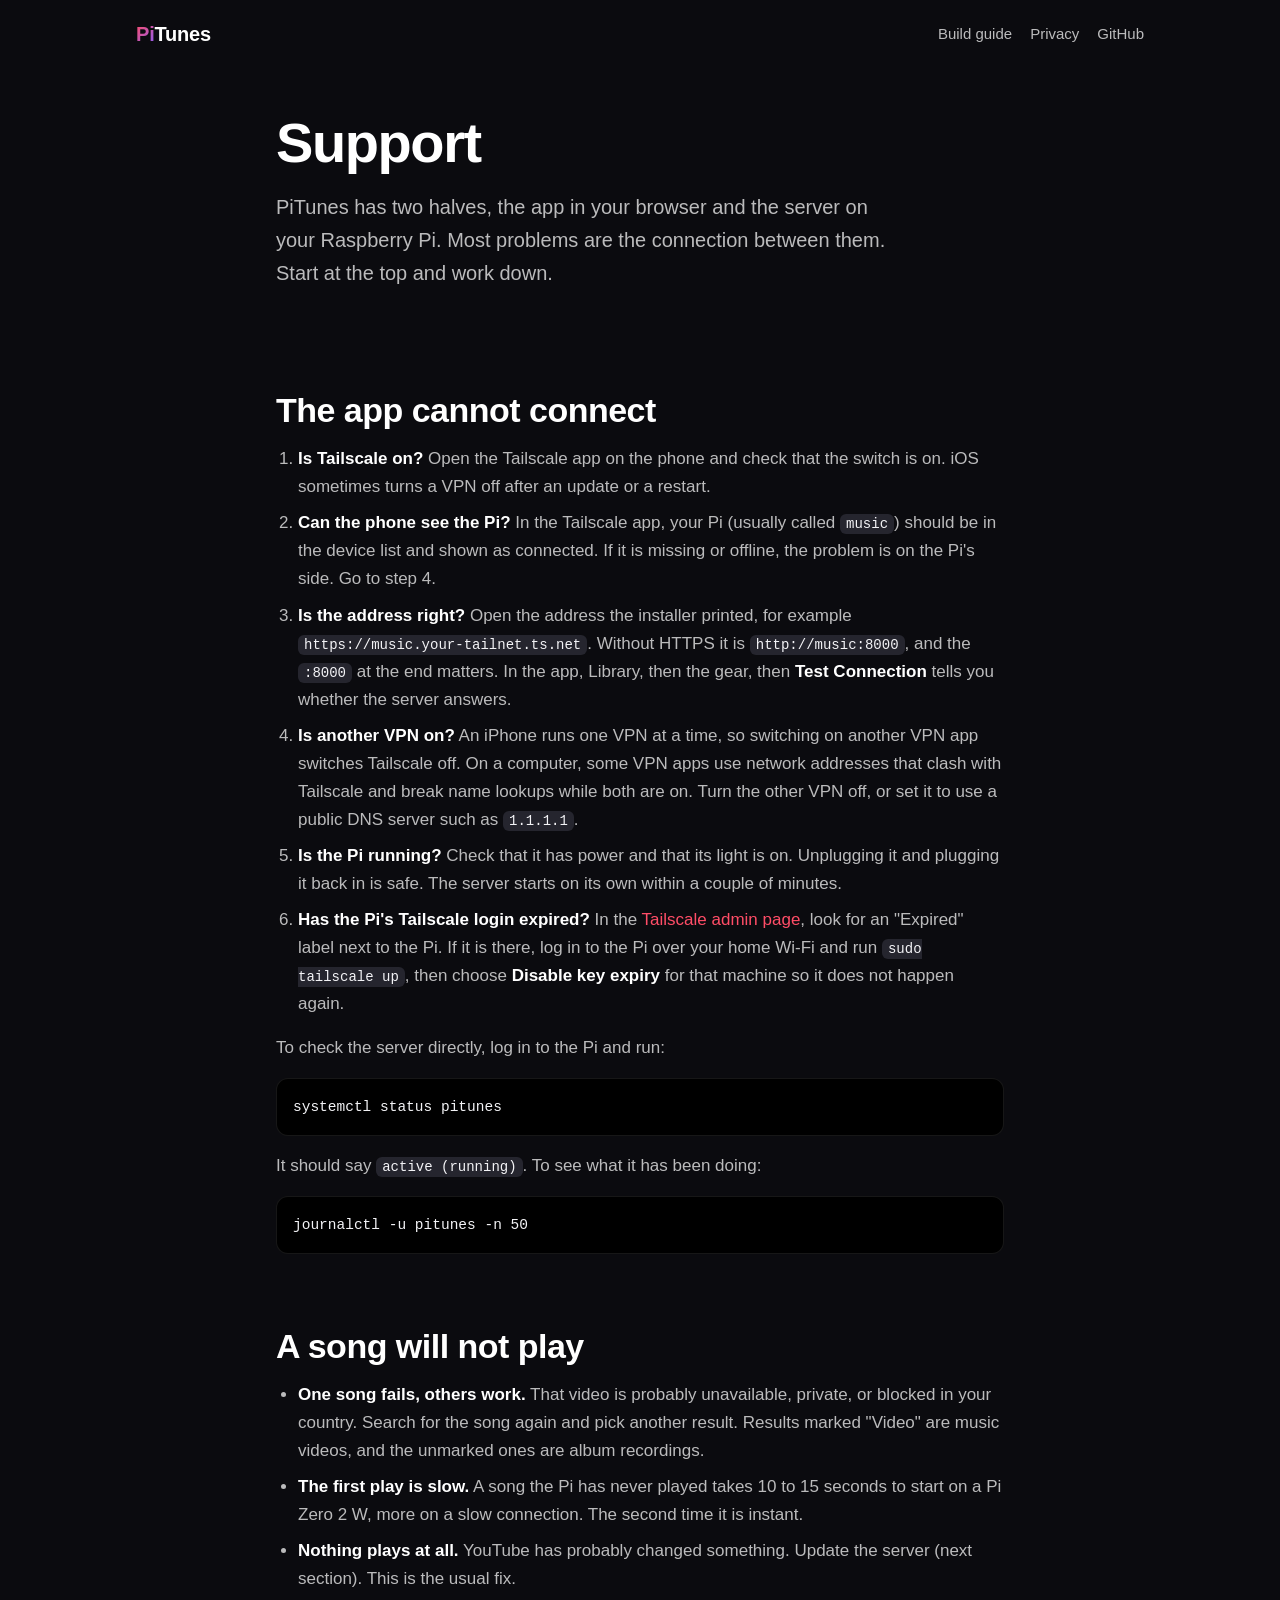
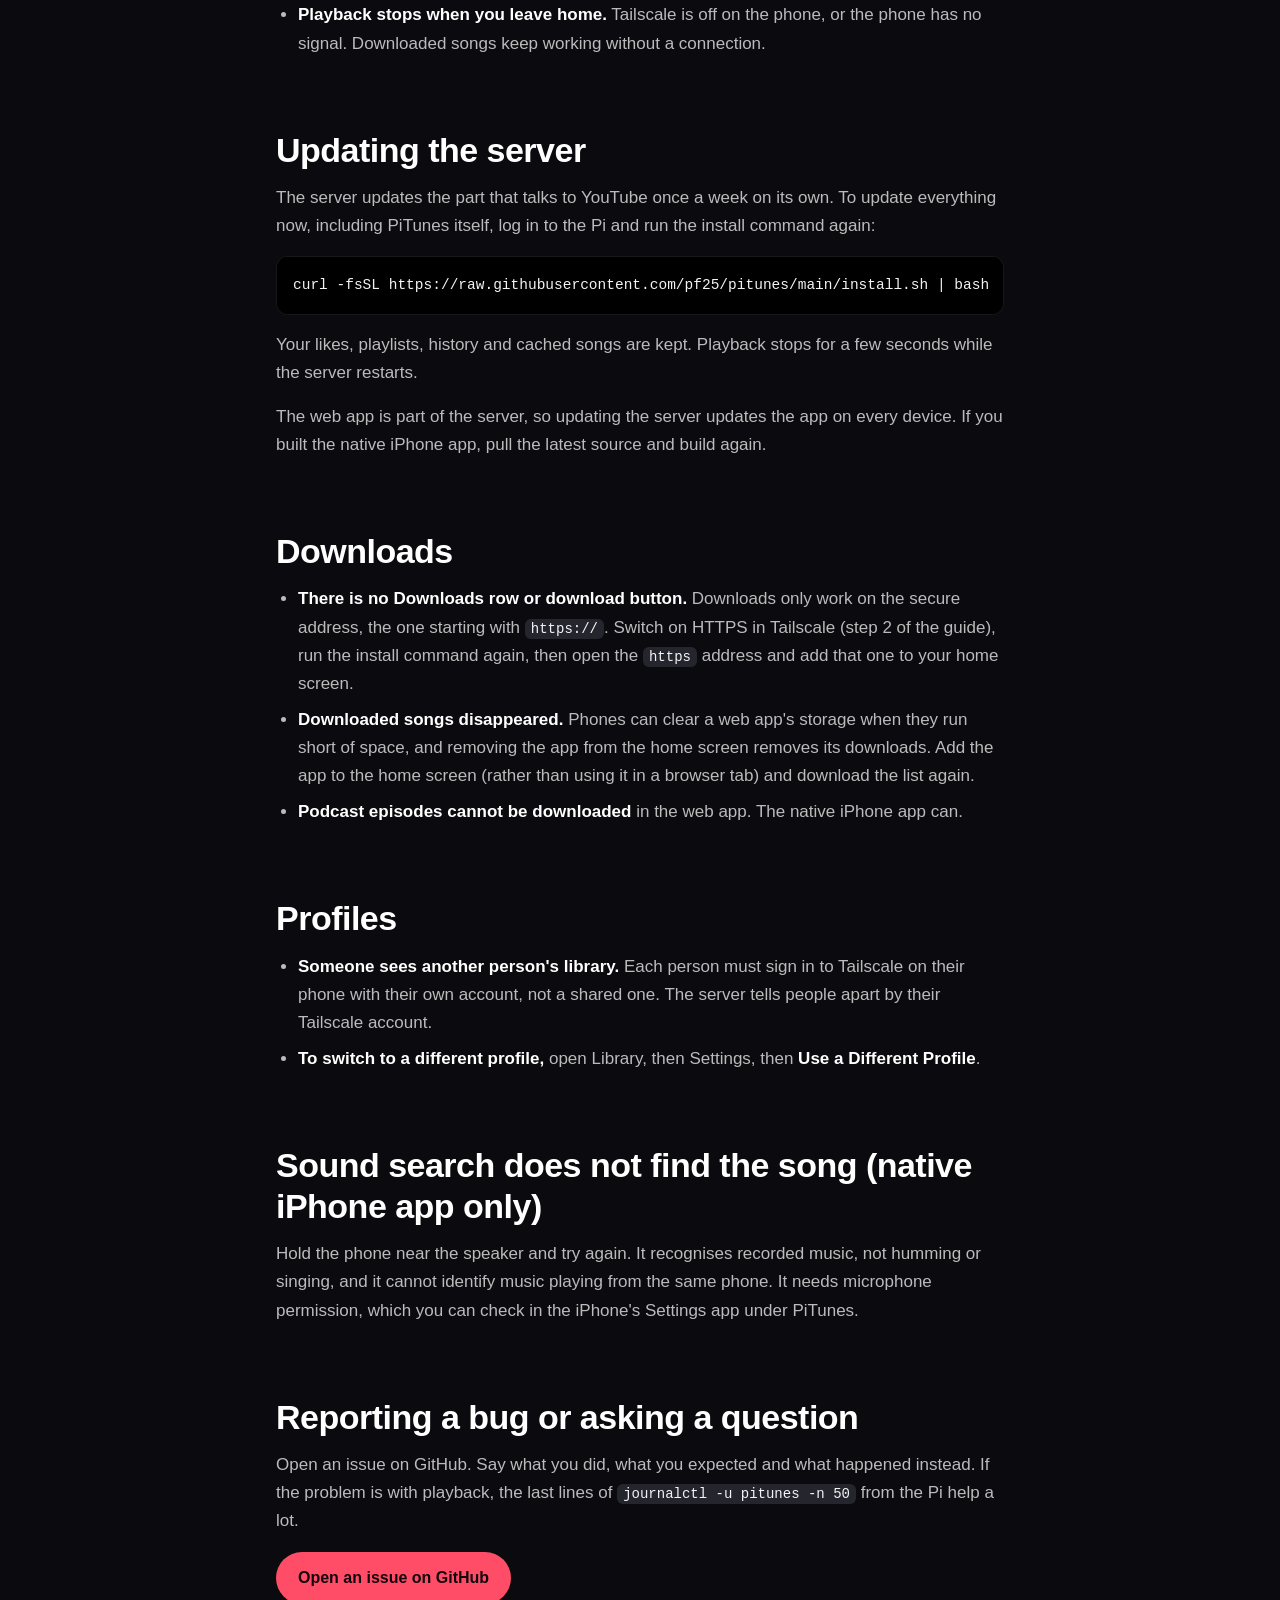
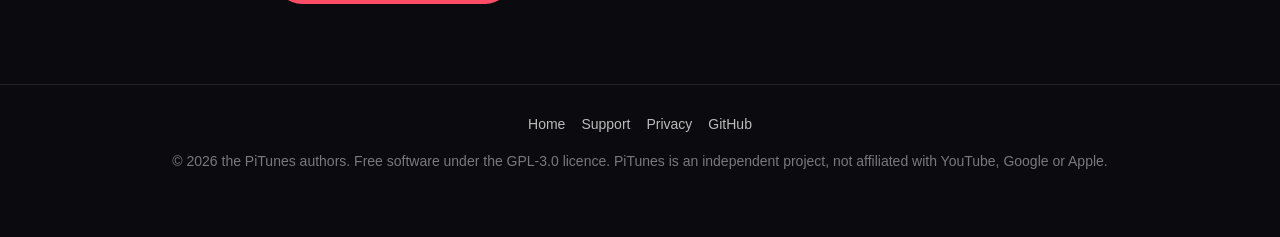
==== site/support.html @ fc07f094 "PiTunes: a self-hosted music and podcast player for a Raspberry Pi A small server (FastAPI, yt-dlp, " ====
<!doctype html>
<html lang="en">
<head>
<meta charset="utf-8">
<meta name="viewport" content="width=device-width, initial-scale=1">
<title>Support | PiTunes</title>
<meta name="description" content="Troubleshooting for PiTunes: connection problems, songs that will not play, updating the server, and where to report bugs.">
<meta name="theme-color" content="#0B0B0F">
<style>
:root{--bg:#0B0B0F;--surface:#17171D;--raised:#25252E;--accent:#FF4D67;--accent2:#8B5CF6;--on-accent:#12080D;--text:#fff;--text2:rgba(255,255,255,.72);--text3:rgba(255,255,255,.45);--line:rgba(255,255,255,.09)}
*{box-sizing:border-box}
html{scroll-behavior:smooth;-webkit-text-size-adjust:100%}
body{margin:0;background:var(--bg);color:var(--text);font:17px/1.65 -apple-system,BlinkMacSystemFont,"Segoe UI",Roboto,Helvetica,Arial,sans-serif}
a{color:var(--accent);text-decoration:none}
a:hover{text-decoration:underline}
.wrap{max-width:760px;margin:0 auto;padding:0 16px}
.wide{max-width:1040px}
header.top{display:flex;align-items:center;justify-content:space-between;gap:12px;padding:18px 16px;max-width:1040px;margin:0 auto}
.brand{font-weight:700;font-size:20px;color:var(--text);letter-spacing:-.01em}
.brand span{background:linear-gradient(135deg,var(--accent),var(--accent2));-webkit-background-clip:text;background-clip:text;color:transparent}
nav.links{display:flex;gap:18px;flex-wrap:wrap;font-size:15px}
nav.links a{color:var(--text2)}
h1{font-size:clamp(34px,7vw,56px);line-height:1.08;letter-spacing:-.025em;margin:0 0 18px}
h2{font-size:clamp(26px,4.5vw,34px);line-height:1.2;letter-spacing:-.015em;margin:72px 0 14px;scroll-margin-top:20px}
h3{font-size:20px;line-height:1.3;margin:36px 0 8px;scroll-margin-top:20px}
p{margin:0 0 16px;color:var(--text2)}
li{color:var(--text2);margin-bottom:8px}
ul,ol{padding-left:22px;margin:0 0 16px}
strong{color:var(--text)}
.lede{font-size:20px;color:var(--text2);max-width:620px}
.hero{padding:44px 0 12px}
.btns{display:flex;gap:12px;flex-wrap:wrap;margin:26px 0 8px}
.btn{display:inline-block;padding:13px 22px;border-radius:999px;font-weight:600;font-size:16px}
.btn.primary{background:var(--accent);color:var(--on-accent)}
.btn.ghost{background:var(--raised);color:var(--text)}
.btn:hover{text-decoration:none;filter:brightness(1.08)}
.note{font-size:14px;color:var(--text3)}
.shots{display:flex;gap:14px;overflow-x:auto;padding:8px 16px 20px;scroll-snap-type:x mandatory;-webkit-overflow-scrolling:touch}
.shots img{flex:0 0 auto;width:230px;height:auto;border-radius:26px;border:1px solid var(--line);scroll-snap-align:center;background:var(--surface)}
@media(min-width:1040px){.shots{justify-content:center;flex-wrap:wrap;overflow:visible}}
.card{background:var(--surface);border:1px solid var(--line);border-radius:16px;padding:20px 22px;margin:0 0 16px}
.grid{display:grid;grid-template-columns:repeat(auto-fit,minmax(220px,1fr));gap:14px;margin:0 0 16px}
.grid .card{margin:0}
.grid h3{margin:0 0 6px;font-size:17px}
.grid p{margin:0;font-size:15px}
pre{background:#000;border:1px solid var(--line);border-radius:12px;padding:14px 16px;overflow-x:auto;margin:0 0 16px;-webkit-user-select:all;user-select:all}
code{font:14.5px/1.55 ui-monospace,SFMono-Regular,Menlo,Consolas,monospace;color:#f3f3f6}
p code,li code,td code{background:var(--raised);padding:2px 6px;border-radius:6px;font-size:14px}
.step{display:flex;gap:14px;align-items:baseline;margin:48px 0 8px}
.step .n{flex:0 0 auto;width:34px;height:34px;border-radius:50%;background:var(--accent);color:var(--on-accent);font-weight:700;display:inline-flex;align-items:center;justify-content:center;font-size:16px;transform:translateY(-3px)}
.step h3{margin:0;font-size:23px}
.photo{border:1.5px dashed rgba(255,255,255,.22);border-radius:16px;background:var(--surface);color:var(--text3);min-height:220px;display:flex;align-items:center;justify-content:center;text-align:center;padding:20px;font-size:15px;margin:0 0 16px}
table{width:100%;border-collapse:collapse;margin:0 0 16px;font-size:16px}
td,th{text-align:left;padding:10px 8px;border-bottom:1px solid var(--line);color:var(--text2);vertical-align:top}
th{color:var(--text);font-weight:600}
details{background:var(--surface);border:1px solid var(--line);border-radius:14px;padding:14px 18px;margin:0 0 10px}
summary{cursor:pointer;font-weight:600;color:var(--text)}
details p{margin:10px 0 0}
.warn{border-left:3px solid var(--accent);background:var(--surface);border-radius:0 14px 14px 0;padding:16px 18px;margin:0 0 16px}
.warn p:last-child{margin:0}
.diagram{background:var(--surface);border:1px solid var(--line);border-radius:16px;padding:18px 10px;margin:0 0 16px}
.diagram svg{display:block;width:100%;height:auto}
footer{border-top:1px solid var(--line);margin-top:80px;padding:28px 16px 48px;font-size:14px;color:var(--text3);text-align:center}
footer a{color:var(--text2);margin:0 8px}
</style>
</head>
<body>

<header class="top">
  <a class="brand" href="/"><span>Pi</span>Tunes</a>
  <nav class="links">
    <a href="/#guide">Build guide</a>
    <a href="privacy.html">Privacy</a>
    <a href="https://github.com/pf25/pitunes">GitHub</a>
  </nav>
</header>

<main class="wrap">
<section class="hero">
  <h1>Support</h1>
  <p class="lede">PiTunes has two halves, the app in your browser and the server on your Raspberry Pi. Most problems are the connection between them. Start at the top and work down.</p>
</section>

<h2 id="connect">The app cannot connect</h2>
<ol>
  <li><strong>Is Tailscale on?</strong> Open the Tailscale app on the phone and check that the switch is on. iOS sometimes turns a VPN off after an update or a restart.</li>
  <li><strong>Can the phone see the Pi?</strong> In the Tailscale app, your Pi (usually called <code>music</code>) should be in the device list and shown as connected. If it is missing or offline, the problem is on the Pi's side. Go to step 4.</li>
  <li><strong>Is the address right?</strong> Open the address the installer printed, for example <code>https://music.your-tailnet.ts.net</code>. Without HTTPS it is <code>http://music:8000</code>, and the <code>:8000</code> at the end matters. In the app, Library, then the gear, then <strong>Test Connection</strong> tells you whether the server answers.</li>
  <li><strong>Is another VPN on?</strong> An iPhone runs one VPN at a time, so switching on another VPN app switches Tailscale off. On a computer, some VPN apps use network addresses that clash with Tailscale and break name lookups while both are on. Turn the other VPN off, or set it to use a public DNS server such as <code>1.1.1.1</code>.</li>
  <li><strong>Is the Pi running?</strong> Check that it has power and that its light is on. Unplugging it and plugging it back in is safe. The server starts on its own within a couple of minutes.</li>
  <li><strong>Has the Pi's Tailscale login expired?</strong> In the <a href="https://login.tailscale.com/admin/machines">Tailscale admin page</a>, look for an "Expired" label next to the Pi. If it is there, log in to the Pi over your home Wi-Fi and run <code>sudo tailscale up</code>, then choose <strong>Disable key expiry</strong> for that machine so it does not happen again.</li>
</ol>
<p>To check the server directly, log in to the Pi and run:</p>
<pre><code>systemctl status pitunes</code></pre>
<p>It should say <code>active (running)</code>. To see what it has been doing:</p>
<pre><code>journalctl -u pitunes -n 50</code></pre>

<h2 id="playback">A song will not play</h2>
<ul>
  <li><strong>One song fails, others work.</strong> That video is probably unavailable, private, or blocked in your country. Search for the song again and pick another result. Results marked "Video" are music videos, and the unmarked ones are album recordings.</li>
  <li><strong>The first play is slow.</strong> A song the Pi has never played takes 10 to 15 seconds to start on a Pi Zero 2 W, more on a slow connection. The second time it is instant.</li>
  <li><strong>Nothing plays at all.</strong> YouTube has probably changed something. Update the server (next section). This is the usual fix.</li>
  <li><strong>Playback stops when you leave home.</strong> Tailscale is off on the phone, or the phone has no signal. Downloaded songs keep working without a connection.</li>
</ul>

<h2 id="update">Updating the server</h2>
<p>The server updates the part that talks to YouTube once a week on its own. To update everything now, including PiTunes itself, log in to the Pi and run the install command again:</p>
<pre><code>curl -fsSL https://raw.githubusercontent.com/pf25/pitunes/main/install.sh | bash</code></pre>
<p>Your likes, playlists, history and cached songs are kept. Playback stops for a few seconds while the server restarts.</p>
<p>The web app is part of the server, so updating the server updates the app on every device. If you built the native iPhone app, pull the latest source and build again.</p>

<h2 id="downloads">Downloads</h2>
<ul>
  <li><strong>There is no Downloads row or download button.</strong> Downloads only work on the secure address, the one starting with <code>https://</code>. Switch on HTTPS in Tailscale (step 2 of the guide), run the install command again, then open the <code>https</code> address and add that one to your home screen.</li>
  <li><strong>Downloaded songs disappeared.</strong> Phones can clear a web app's storage when they run short of space, and removing the app from the home screen removes its downloads. Add the app to the home screen (rather than using it in a browser tab) and download the list again.</li>
  <li><strong>Podcast episodes cannot be downloaded</strong> in the web app. The native iPhone app can.</li>
</ul>

<h2 id="profiles">Profiles</h2>
<ul>
  <li><strong>Someone sees another person's library.</strong> Each person must sign in to Tailscale on their phone with their own account, not a shared one. The server tells people apart by their Tailscale account.</li>
  <li><strong>To switch to a different profile,</strong> open Library, then Settings, then <strong>Use a Different Profile</strong>.</li>
</ul>

<h2 id="sound-search">Sound search does not find the song (native iPhone app only)</h2>
<p>Hold the phone near the speaker and try again. It recognises recorded music, not humming or singing, and it cannot identify music playing from the same phone. It needs microphone permission, which you can check in the iPhone's Settings app under PiTunes.</p>

<h2 id="bugs">Reporting a bug or asking a question</h2>
<p>Open an issue on GitHub. Say what you did, what you expected and what happened instead. If the problem is with playback, the last lines of <code>journalctl -u pitunes -n 50</code> from the Pi help a lot.</p>
<p><a class="btn primary" href="https://github.com/pf25/pitunes/issues">Open an issue on GitHub</a></p>
</main>

<footer>
  <a href="/">Home</a><a href="support.html">Support</a><a href="privacy.html">Privacy</a><a href="https://github.com/pf25/pitunes">GitHub</a>
  <p style="margin-top:14px;color:inherit">&copy; 2026 the PiTunes authors. Free software under the GPL-3.0 licence. PiTunes is an independent project, not affiliated with YouTube, Google or Apple.</p>
</footer>

</body>
</html>
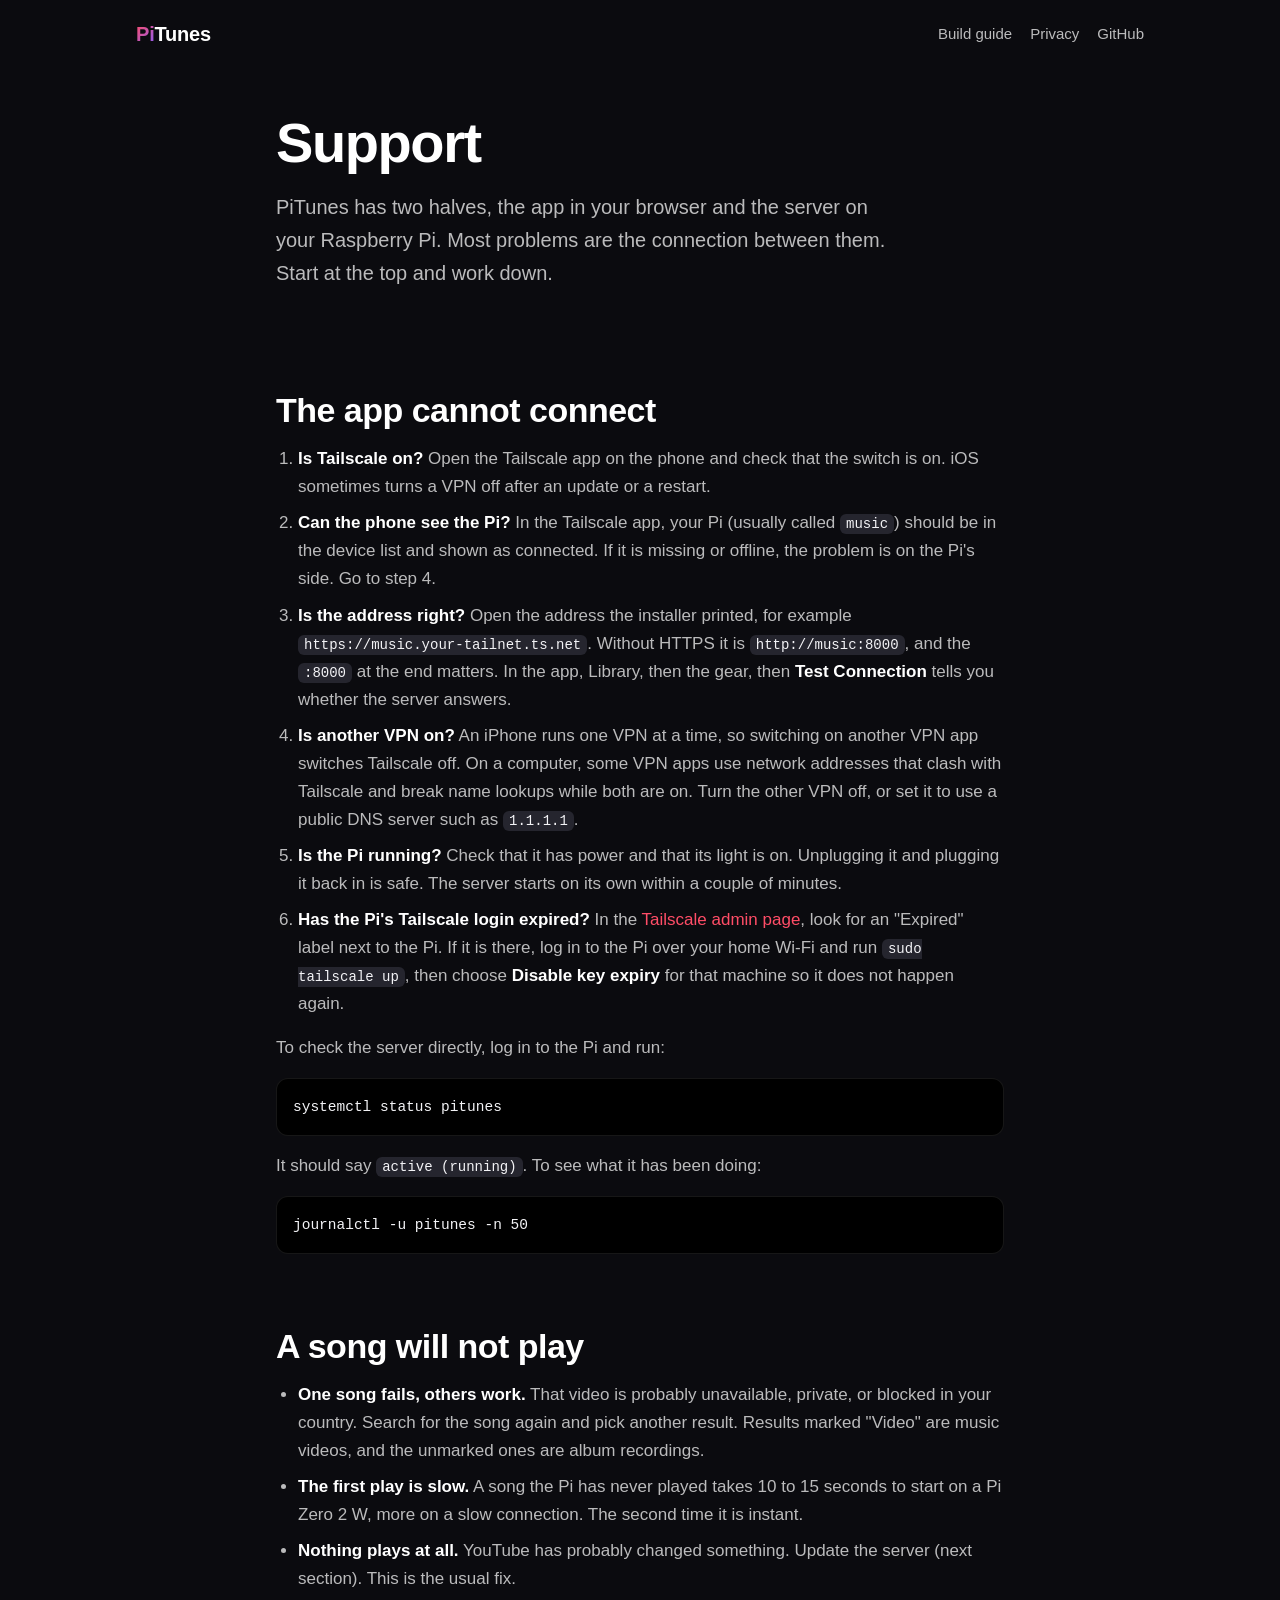
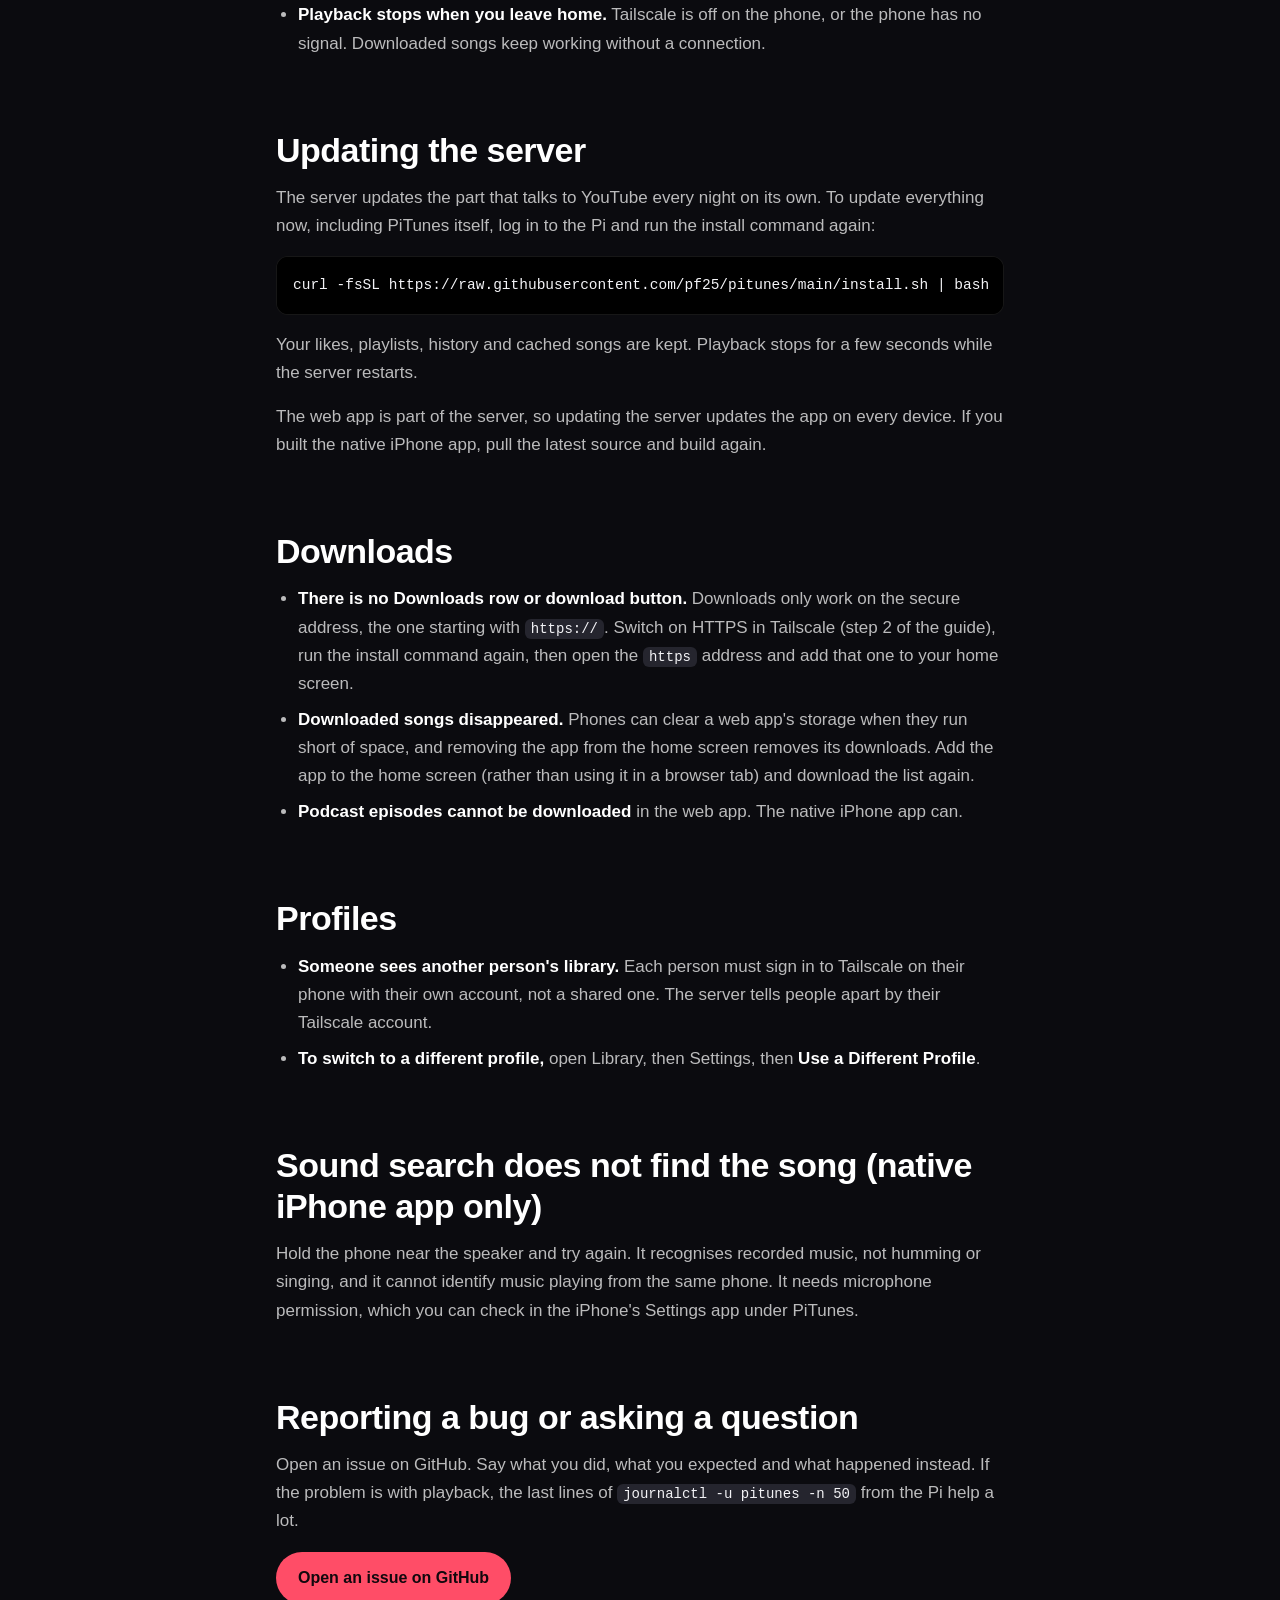
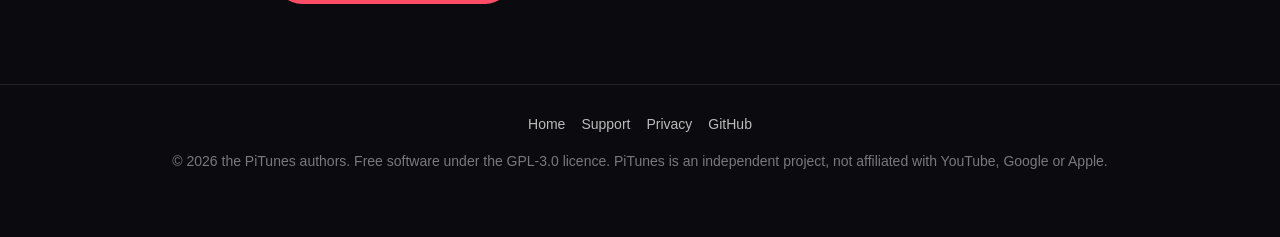
==== commit 099b923d: "Update yt-dlp nightly, and restart instead of freezing when memory runs out YouTube changed its play" ====
--- a/site/support.html
+++ b/site/support.html
@@ -104,7 +104,7 @@
 </ul>
 
 <h2 id="update">Updating the server</h2>
-<p>The server updates the part that talks to YouTube once a week on its own. To update everything now, including PiTunes itself, log in to the Pi and run the install command again:</p>
+<p>The server updates the part that talks to YouTube every night on its own. To update everything now, including PiTunes itself, log in to the Pi and run the install command again:</p>
 <pre><code>curl -fsSL https://raw.githubusercontent.com/pf25/pitunes/main/install.sh | bash</code></pre>
 <p>Your likes, playlists, history and cached songs are kept. Playback stops for a few seconds while the server restarts.</p>
 <p>The web app is part of the server, so updating the server updates the app on every device. If you built the native iPhone app, pull the latest source and build again.</p>
